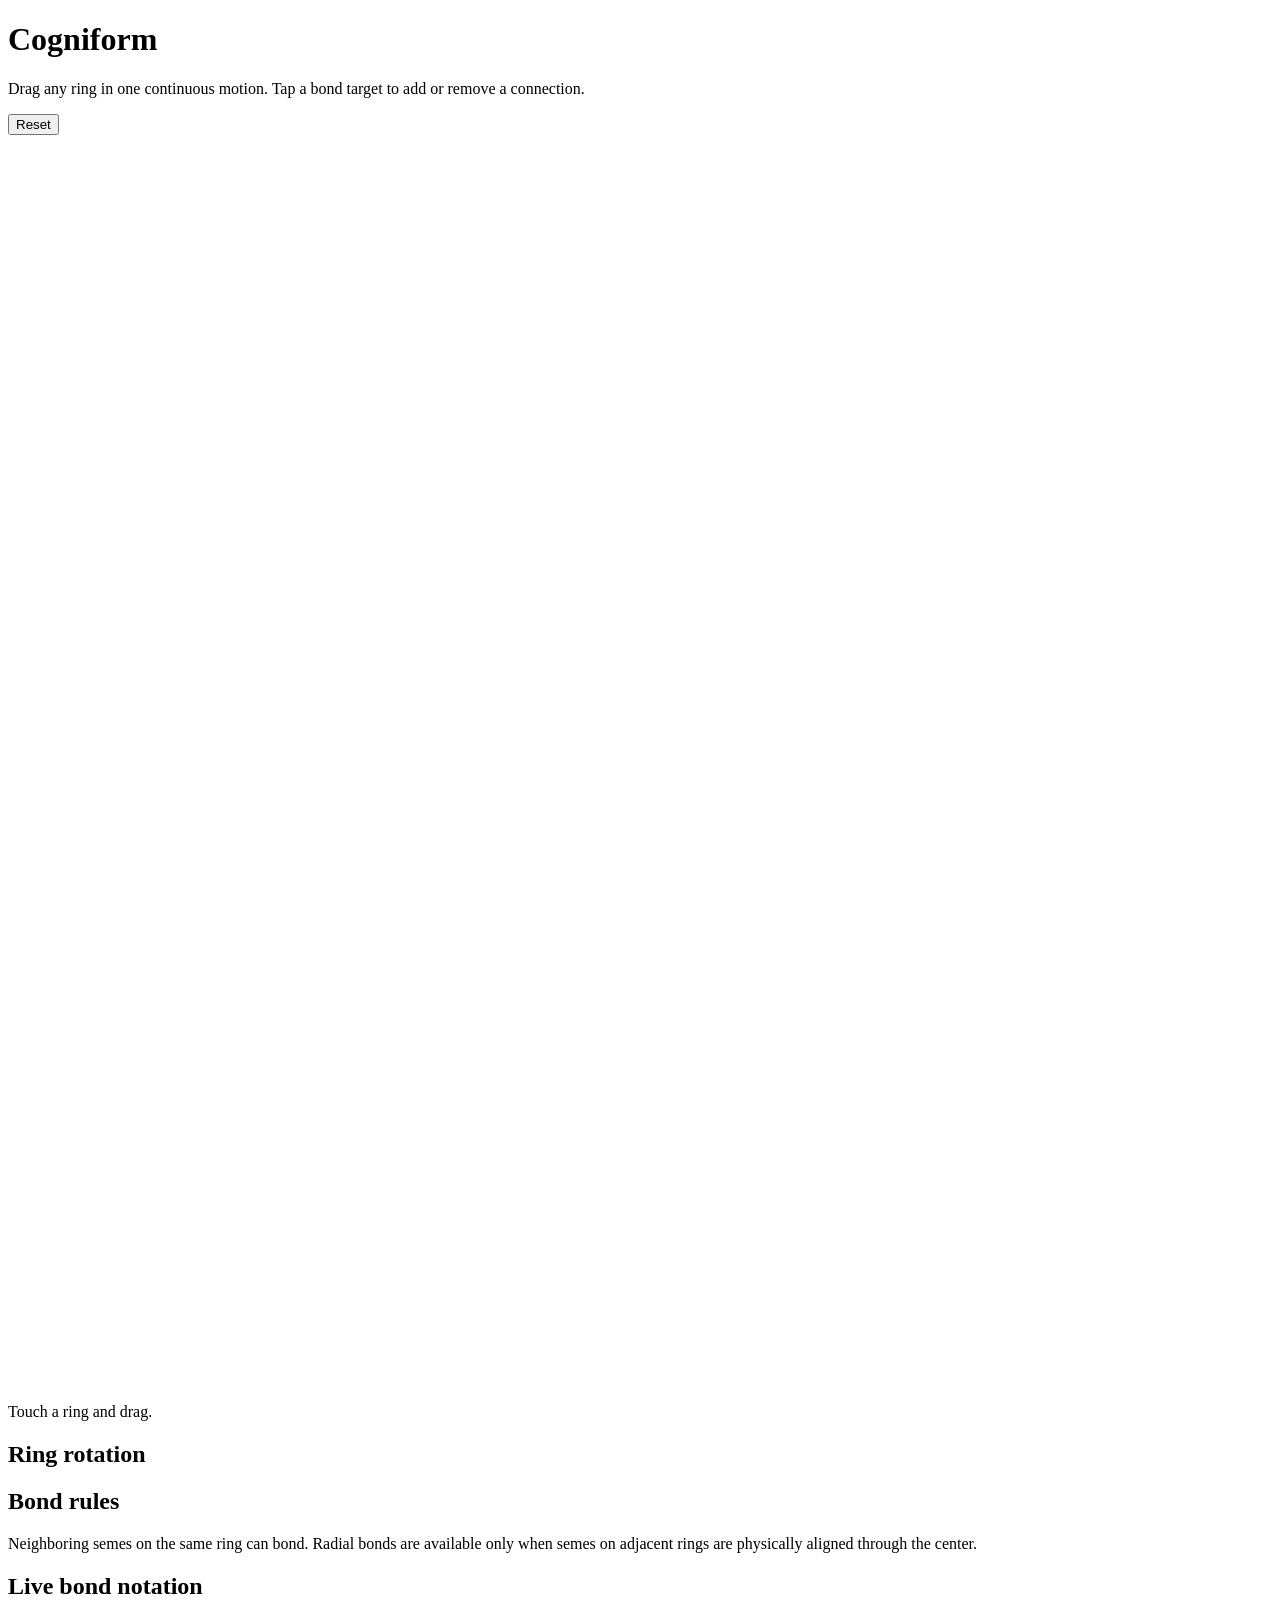
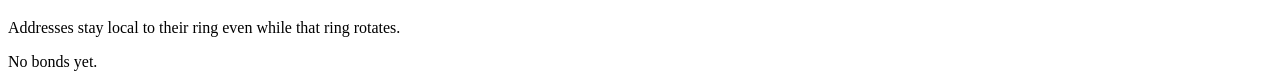
==== index.html @ 0b731878 "Add Cogniform web interface" ====
<!doctype html>
<html lang="en">
<head>
  <meta charset="utf-8">
  <meta name="viewport" content="width=device-width, initial-scale=1, viewport-fit=cover">
  <meta name="theme-color" content="#0b0f17">
  <title>Cogniform</title>
  <link rel="stylesheet" href="styles.css">
</head>
<body>
  <main class="app-shell">
    <header class="topbar">
      <div>
        <h1>Cogniform</h1>
        <p>Drag any ring in one continuous motion. Tap a bond target to add or remove a connection.</p>
      </div>
      <button id="resetBtn" class="button" type="button">Reset</button>
    </header>

    <section class="workspace" aria-label="Cogniform workspace">
      <div class="canvas-card">
        <svg id="cogniformSvg" viewBox="0 0 760 760" role="img"
             aria-labelledby="svgTitle svgDesc">
          <title id="svgTitle">Interactive four-ring cogniform</title>
          <desc id="svgDesc">
            Four independently rotatable rings containing six semes each.
            Drag a ring continuously. Tap circumferential or aligned radial
            connectors to toggle bonds.
          </desc>
          <g id="backgroundLayer"></g>
          <g id="radialBondLayer"></g>
          <g id="ringLayer"></g>
        </svg>
        <div id="status" class="status" role="status" aria-live="polite">
          Touch a ring and drag.
        </div>
      </div>

      <aside class="side-panel">
        <section class="panel">
          <h2>Ring rotation</h2>
          <div id="angleReadout" class="angle-list"></div>
        </section>

        <section class="panel">
          <h2>Bond rules</h2>
          <p>
            Neighboring semes on the same ring can bond. Radial bonds are available
            only when semes on adjacent rings are physically aligned through the center.
          </p>
        </section>
      </aside>
    </section>

    <section class="notation-section">
      <div class="notation-heading">
        <div>
          <h2>Live bond notation</h2>
          <p>Addresses stay local to their ring even while that ring rotates.</p>
        </div>
      </div>

      <div id="emptyState" class="empty-state">No bonds yet.</div>

      <div id="bondTableWrap" class="table-wrap" hidden>
        <table>
          <thead>
            <tr>
              <th>Notation</th>
              <th>Seme connection</th>
              <th>Type</th>
            </tr>
          </thead>
          <tbody id="bondRows"></tbody>
        </table>
      </div>
    </section>
  </main>

  <script src="app.js"></script>
</body>
</html>
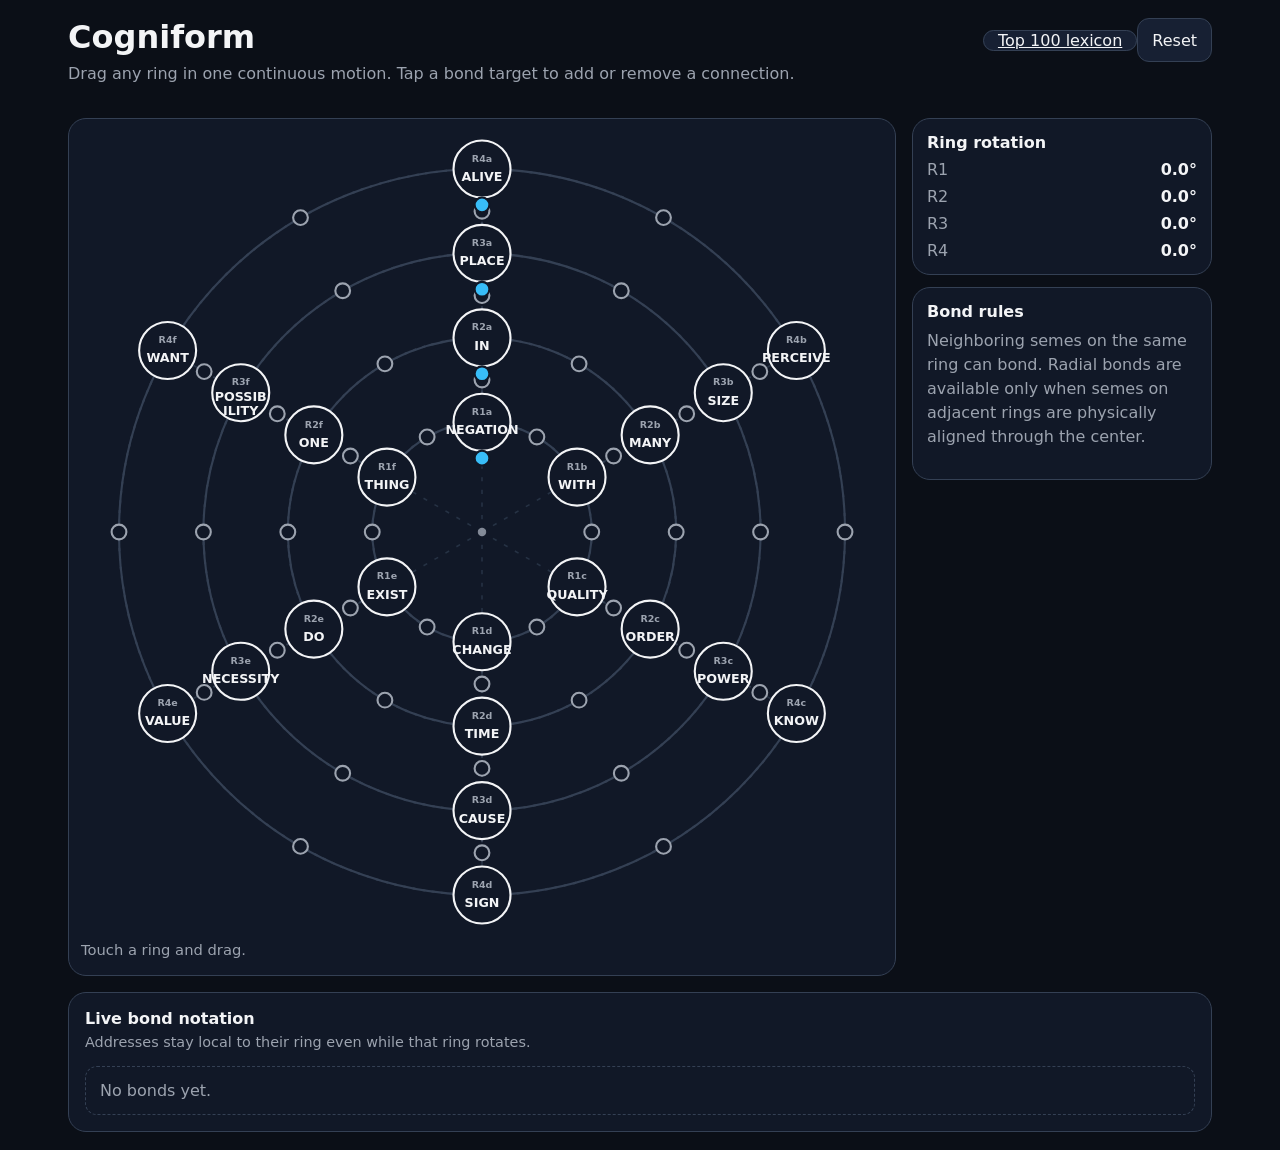
==== commit 3f75233f: "Link editor to approved top-100 lexicon" ====
--- a/index.html
+++ b/index.html
@@ -14,7 +14,7 @@
         <h1>Cogniform</h1>
         <p>Drag any ring in one continuous motion. Tap a bond target to add or remove a connection.</p>
       </div>
-      <button id="resetBtn" class="button" type="button">Reset</button>
+      <div class="top-actions"><a class="button link-button" href="lexicon/top100/">Top 100 lexicon</a><button id="resetBtn" class="button" type="button">Reset</button></div>
     </header>
 
     <section class="workspace" aria-label="Cogniform workspace">
--- a/styles.css
+++ b/styles.css
@@ -0,0 +1,275 @@
+:root {
+  color-scheme: dark;
+  --bg: #0b0f17;
+  --panel: #111827;
+  --panel-2: #172033;
+  --text: #f3f4f6;
+  --muted: #9ca3af;
+  --line: #344054;
+  --line-soft: #263244;
+  --accent: #7dd3fc;
+  --accent-2: #38bdf8;
+  --radius: 18px;
+}
+
+* { box-sizing: border-box; }
+
+html, body {
+  margin: 0;
+  min-height: 100%;
+  background: var(--bg);
+  color: var(--text);
+  font-family: Inter, ui-sans-serif, system-ui, -apple-system, BlinkMacSystemFont, "Segoe UI", sans-serif;
+}
+
+button { font: inherit; }
+
+.app-shell {
+  width: min(1180px, 100%);
+  margin: 0 auto;
+  padding: 18px;
+}
+
+.topbar {
+  display: flex;
+  align-items: flex-start;
+  justify-content: space-between;
+  gap: 16px;
+  margin-bottom: 16px;
+}
+
+h1, h2, p { margin-top: 0; }
+h1 { margin-bottom: 6px; font-size: clamp(1.35rem, 3vw, 2rem); }
+h2 { margin-bottom: 8px; font-size: 1rem; }
+p { color: var(--muted); line-height: 1.5; }
+
+.button {
+  min-height: 44px;
+  border-radius: 12px;
+  border: 1px solid var(--line);
+  padding: 0 14px;
+  color: var(--text);
+  background: var(--panel-2);
+  cursor: pointer;
+}
+
+.button:focus-visible {
+  outline: 3px solid var(--accent);
+  outline-offset: 2px;
+}
+
+.workspace {
+  display: grid;
+  grid-template-columns: minmax(0, 1fr) minmax(240px, 300px);
+  gap: 16px;
+  align-items: start;
+}
+
+.canvas-card,
+.panel,
+.notation-section {
+  border: 1px solid var(--line);
+  background: var(--panel);
+  border-radius: var(--radius);
+}
+
+.canvas-card { padding: 12px; }
+.panel { padding: 14px; }
+.side-panel { display: grid; gap: 12px; }
+.notation-section { margin-top: 16px; padding: 16px; }
+
+#cogniformSvg {
+  width: 100%;
+  height: auto;
+  display: block;
+  touch-action: none;
+  user-select: none;
+  -webkit-user-select: none;
+}
+
+.status {
+  min-height: 1.5em;
+  margin-top: 8px;
+  color: var(--muted);
+  font-size: .92rem;
+}
+
+.angle-list { display: grid; gap: 8px; }
+
+.angle-row {
+  display: flex;
+  justify-content: space-between;
+  gap: 12px;
+  color: var(--muted);
+}
+
+.angle-row strong {
+  color: var(--text);
+  font-variant-numeric: tabular-nums;
+}
+
+.notation-heading {
+  display: flex;
+  justify-content: space-between;
+  gap: 12px;
+  align-items: flex-end;
+}
+
+.notation-heading h2 { margin-bottom: 4px; }
+.notation-heading p { margin-bottom: 0; font-size: .9rem; }
+
+.empty-state {
+  margin-top: 12px;
+  padding: 14px;
+  border: 1px dashed var(--line);
+  border-radius: 12px;
+  color: var(--muted);
+}
+
+.table-wrap {
+  margin-top: 12px;
+  overflow-x: auto;
+  border: 1px solid var(--line-soft);
+  border-radius: 12px;
+}
+
+table {
+  width: 100%;
+  border-collapse: collapse;
+  min-width: 520px;
+}
+
+th, td {
+  text-align: left;
+  padding: 10px 12px;
+  border-bottom: 1px solid var(--line-soft);
+  vertical-align: top;
+}
+
+th {
+  color: var(--muted);
+  background: var(--panel-2);
+  font-size: .76rem;
+  text-transform: uppercase;
+  letter-spacing: .06em;
+}
+
+tbody tr:last-child td { border-bottom: none; }
+
+code {
+  font-family: ui-monospace, SFMono-Regular, Menlo, Consolas, monospace;
+  font-weight: 700;
+}
+
+.ring-track {
+  fill: none;
+  stroke: var(--line);
+  stroke-width: 2;
+}
+
+.reference-spoke {
+  stroke: var(--line-soft);
+  stroke-width: 1.5;
+  stroke-dasharray: 4 8;
+}
+
+.ring-drag-hit {
+  fill: none;
+  stroke: transparent;
+  stroke-width: 38;
+  cursor: grab;
+  touch-action: none;
+}
+
+.ring-drag-hit.dragging { cursor: grabbing; }
+
+.seme-group {
+  cursor: grab;
+  touch-action: none;
+}
+
+.seme-node {
+  fill: var(--panel);
+  stroke: var(--text);
+  stroke-width: 2;
+}
+
+.seme-label {
+  fill: var(--text);
+  font-size: 12px;
+  font-weight: 700;
+  text-anchor: middle;
+  dominant-baseline: middle;
+  pointer-events: none;
+}
+
+.seme-address {
+  fill: var(--muted);
+  font-size: 9px;
+  font-weight: 700;
+  text-anchor: middle;
+  pointer-events: none;
+}
+
+.orientation-dot {
+  fill: var(--accent-2);
+  stroke: var(--panel);
+  stroke-width: 2;
+  pointer-events: none;
+}
+
+.bond-guide {
+  fill: none;
+  stroke: var(--line);
+  stroke-width: 2;
+  stroke-dasharray: 3 6;
+  opacity: .85;
+  pointer-events: none;
+}
+
+.bond-active {
+  fill: none;
+  stroke: var(--accent);
+  stroke-width: 7;
+  stroke-linecap: round;
+  pointer-events: none;
+}
+
+.bond-hit {
+  fill: none;
+  stroke: transparent;
+  stroke-width: 24;
+  cursor: pointer;
+  touch-action: none;
+}
+
+.bond-handle {
+  fill: var(--panel);
+  stroke: var(--muted);
+  stroke-width: 2;
+  pointer-events: none;
+}
+
+.bond-handle.active {
+  fill: var(--accent);
+  stroke: var(--accent);
+}
+
+.center-dot {
+  fill: var(--muted);
+  opacity: .8;
+}
+
+@media (max-width: 820px) {
+  .workspace { grid-template-columns: 1fr; }
+  .side-panel { grid-template-columns: 1fr 1fr; }
+}
+
+@media (max-width: 560px) {
+  .app-shell { padding: 10px; }
+  .topbar { align-items: stretch; }
+  .topbar .button { flex: 0 0 auto; }
+  .side-panel { grid-template-columns: 1fr; }
+  .seme-label { font-size: 11px; }
+  .seme-address { font-size: 8px; }
+}
